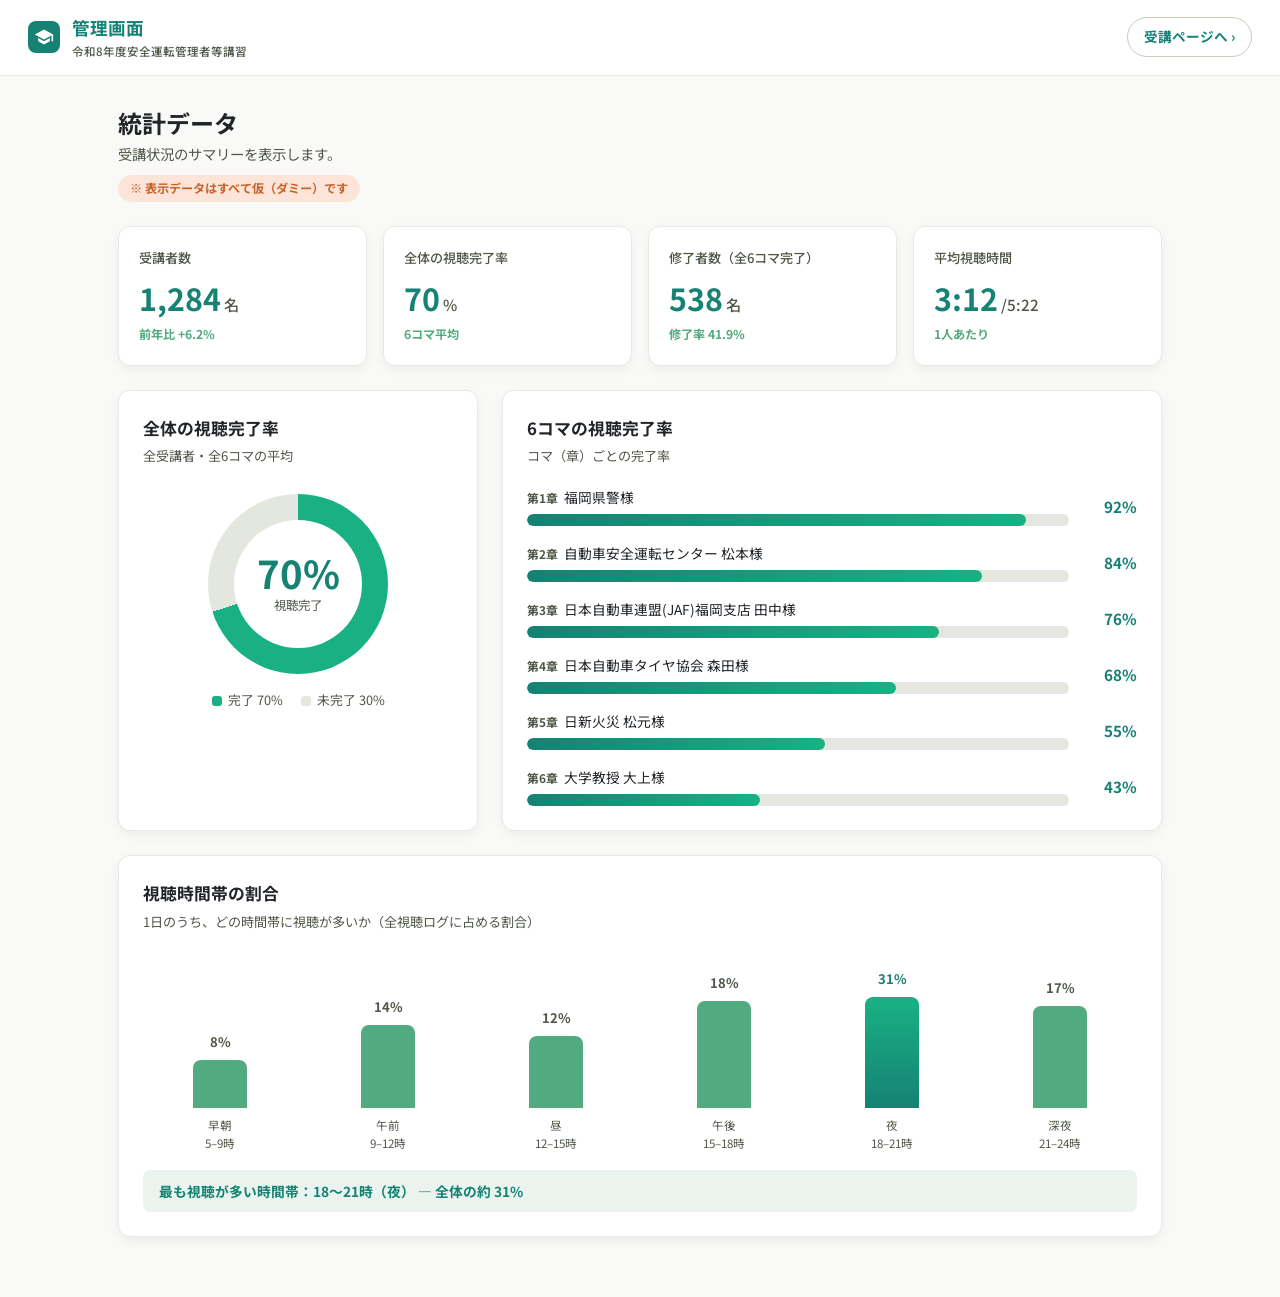
==== admin/index.html @ 15749317 "統計データの仮管理画面(/admin)を追加 全体の視聴完了率(ドーナツ)、6コマ別完了率(横棒)、視聴時間帯の割合(縦棒)と KPIカードを表示。全データはダミー。manaableデザインに準拠。 " ====
<!DOCTYPE html>
<html lang="ja">
<head>
  <meta charset="UTF-8" />
  <meta name="viewport" content="width=device-width, initial-scale=1.0" />
  <title>管理画面 – 統計データ｜令和8年度安全運転管理者等講習</title>
  <style>
    @import url('https://fonts.googleapis.com/css2?family=Noto+Sans+JP:wght@400;500;700&display=swap');
    :root {
      --primary: #158274;
      --secondary: #19B184;
      --accent: #52AA81;
      --error: #CC4953;
      --bg: #F9FAF8;
      --panel-bg: #EAF3EE;
      --text-primary: #212529;
      --text-secondary: #505749;
      --border: #C8CDBC;
      --white: #fff;
      --track: #e3e7df;
      --font-family: "Noto Sans JP", sans-serif;
      --shadow: 0 4px 12px rgba(0,0,0,0.05);
    }
    * { box-sizing: border-box; margin: 0; padding: 0; }
    body {
      font-family: var(--font-family);
      background: var(--bg);
      color: var(--text-primary);
      line-height: 1.6;
      -webkit-font-smoothing: antialiased;
    }

    /* ヘッダー */
    .admin-header {
      background: var(--white);
      border-bottom: 1px solid #e7ebe3;
      padding: 14px 28px;
      display: flex;
      align-items: center;
      justify-content: space-between;
      position: sticky;
      top: 0;
      z-index: 10;
    }
    .admin-brand { display: flex; align-items: center; gap: 12px; }
    .admin-logo {
      width: 32px; height: 32px;
      background: var(--primary);
      color: #fff;
      border-radius: 8px;
      display: flex; align-items: center; justify-content: center;
    }
    .admin-title { font-weight: 700; font-size: 1.1rem; color: var(--primary); }
    .admin-title small { display: block; font-size: 0.72rem; color: var(--text-secondary); font-weight: 500; }
    .back-link {
      font-size: 0.85rem;
      color: var(--primary);
      text-decoration: none;
      font-weight: 700;
      border: 1px solid var(--border);
      padding: 8px 16px;
      border-radius: 100px;
      transition: background 0.2s, color 0.2s;
    }
    .back-link:hover { background: var(--primary); color: #fff; border-color: var(--primary); }

    /* レイアウト */
    .admin-main { max-width: 1100px; margin: 28px auto 60px; padding: 0 28px; }
    .page-head { margin-bottom: 24px; }
    .page-head h1 { font-size: 1.5rem; color: var(--text-primary); }
    .page-head p { color: var(--text-secondary); font-size: 0.9rem; }
    .demo-note {
      display: inline-block;
      margin-top: 10px;
      background: #FCE5D8;
      color: #C8632B;
      font-size: 0.76rem;
      font-weight: 700;
      padding: 4px 12px;
      border-radius: 100px;
    }

    /* KPIカード */
    .kpi-grid {
      display: grid;
      grid-template-columns: repeat(4, 1fr);
      gap: 16px;
      margin-bottom: 24px;
    }
    .kpi-card {
      background: var(--white);
      border: 1px solid #e7ebe3;
      border-radius: 12px;
      padding: 20px;
      box-shadow: var(--shadow);
    }
    .kpi-label { font-size: 0.82rem; color: var(--text-secondary); font-weight: 500; }
    .kpi-value { font-size: 1.9rem; font-weight: 700; color: var(--primary); margin-top: 6px; }
    .kpi-value small { font-size: 0.95rem; font-weight: 500; color: var(--text-secondary); }
    .kpi-sub { font-size: 0.76rem; color: var(--accent); font-weight: 700; margin-top: 2px; }

    /* パネル */
    .panel-row { display: grid; grid-template-columns: 360px 1fr; gap: 24px; margin-bottom: 24px; }
    .panel {
      background: var(--white);
      border: 1px solid #e7ebe3;
      border-radius: 12px;
      padding: 24px;
      box-shadow: var(--shadow);
    }
    .panel-title {
      font-size: 1.05rem;
      font-weight: 700;
      color: var(--text-primary);
      margin-bottom: 4px;
    }
    .panel-caption { font-size: 0.82rem; color: var(--text-secondary); margin-bottom: 20px; }

    /* ドーナツ（全体完了率） */
    .donut-wrap { display: flex; flex-direction: column; align-items: center; gap: 16px; padding: 8px 0; }
    .donut {
      width: 180px; height: 180px;
      border-radius: 50%;
      display: flex; align-items: center; justify-content: center;
      background: conic-gradient(var(--secondary) 0% 70%, var(--track) 70% 100%);
    }
    .donut-hole {
      width: 128px; height: 128px;
      background: var(--white);
      border-radius: 50%;
      display: flex; flex-direction: column; align-items: center; justify-content: center;
    }
    .donut-value { font-size: 2.4rem; font-weight: 700; color: var(--primary); line-height: 1; }
    .donut-sub { font-size: 0.78rem; color: var(--text-secondary); margin-top: 4px; }
    .donut-legend { display: flex; gap: 18px; font-size: 0.8rem; color: var(--text-secondary); }
    .donut-legend span { display: inline-flex; align-items: center; gap: 6px; }
    .dot { width: 10px; height: 10px; border-radius: 3px; }

    /* 横棒グラフ（章別） */
    .bar-row { display: grid; grid-template-columns: 1fr 56px; align-items: center; gap: 12px; margin-bottom: 16px; }
    .bar-row:last-child { margin-bottom: 0; }
    .bar-name { font-size: 0.86rem; color: var(--text-primary); margin-bottom: 6px; }
    .bar-name b { color: var(--text-secondary); font-size: 0.74rem; font-weight: 700; margin-right: 6px; }
    .bar-track { height: 12px; background: var(--track); border-radius: 100px; overflow: hidden; }
    .bar-fill { height: 100%; border-radius: 100px; background: linear-gradient(90deg, var(--primary), var(--secondary)); }
    .bar-value { font-size: 0.95rem; font-weight: 700; color: var(--primary); text-align: right; font-variant-numeric: tabular-nums; }

    /* 縦棒グラフ（時間帯別） */
    .col-chart { display: flex; align-items: flex-end; gap: 14px; height: 200px; padding-top: 16px; }
    .col {
      flex: 1;
      display: flex; flex-direction: column; align-items: center; justify-content: flex-end;
      height: 100%;
      gap: 8px;
    }
    .col-bar {
      width: 100%;
      max-width: 54px;
      background: var(--accent);
      border-radius: 8px 8px 0 0;
      transition: height 0.3s;
    }
    .col.is-peak .col-bar { background: linear-gradient(180deg, var(--secondary), var(--primary)); }
    .col-pct { font-size: 0.82rem; font-weight: 700; color: var(--text-secondary); }
    .col.is-peak .col-pct { color: var(--primary); }
    .col-label { font-size: 0.72rem; color: var(--text-secondary); text-align: center; }
    .peak-note {
      margin-top: 18px;
      font-size: 0.86rem;
      color: var(--primary);
      font-weight: 700;
      background: var(--panel-bg);
      padding: 10px 16px;
      border-radius: 8px;
    }

    @media (max-width: 860px) {
      .kpi-grid { grid-template-columns: repeat(2, 1fr); }
      .panel-row { grid-template-columns: 1fr; }
    }
  </style>
</head>
<body>
  <header class="admin-header">
    <div class="admin-brand">
      <span class="admin-logo">
        <svg viewBox="0 0 24 24" width="20" height="20" fill="currentColor" aria-hidden="true"><path d="M12 3 1 9l11 6 9-4.91V17h2V9L12 3zM5 13.18v4L12 21l7-3.82v-4L12 17l-7-3.82z"/></svg>
      </span>
      <span class="admin-title">管理画面<small>令和8年度安全運転管理者等講習</small></span>
    </div>
    <a class="back-link" href="/">受講ページへ ›</a>
  </header>

  <main class="admin-main">
    <div class="page-head">
      <h1>統計データ</h1>
      <p>受講状況のサマリーを表示します。</p>
      <span class="demo-note">※ 表示データはすべて仮（ダミー）です</span>
    </div>

    <!-- KPI -->
    <section class="kpi-grid">
      <div class="kpi-card">
        <div class="kpi-label">受講者数</div>
        <div class="kpi-value">1,284<small> 名</small></div>
        <div class="kpi-sub">前年比 +6.2%</div>
      </div>
      <div class="kpi-card">
        <div class="kpi-label">全体の視聴完了率</div>
        <div class="kpi-value">70<small> %</small></div>
        <div class="kpi-sub">6コマ平均</div>
      </div>
      <div class="kpi-card">
        <div class="kpi-label">修了者数（全6コマ完了）</div>
        <div class="kpi-value">538<small> 名</small></div>
        <div class="kpi-sub">修了率 41.9%</div>
      </div>
      <div class="kpi-card">
        <div class="kpi-label">平均視聴時間</div>
        <div class="kpi-value">3:12<small> /5:22</small></div>
        <div class="kpi-sub">1人あたり</div>
      </div>
    </section>

    <div class="panel-row">
      <!-- 全体の視聴完了率 -->
      <section class="panel">
        <div class="panel-title">全体の視聴完了率</div>
        <div class="panel-caption">全受講者・全6コマの平均</div>
        <div class="donut-wrap">
          <div class="donut">
            <div class="donut-hole">
              <span class="donut-value">70%</span>
              <span class="donut-sub">視聴完了</span>
            </div>
          </div>
          <div class="donut-legend">
            <span><span class="dot" style="background:var(--secondary)"></span>完了 70%</span>
            <span><span class="dot" style="background:var(--track)"></span>未完了 30%</span>
          </div>
        </div>
      </section>

      <!-- 6コマの視聴完了率 -->
      <section class="panel">
        <div class="panel-title">6コマの視聴完了率</div>
        <div class="panel-caption">コマ（章）ごとの完了率</div>

        <div class="bar-row">
          <div>
            <div class="bar-name"><b>第1章</b>福岡県警様</div>
            <div class="bar-track"><div class="bar-fill" style="width:92%"></div></div>
          </div>
          <div class="bar-value">92%</div>
        </div>
        <div class="bar-row">
          <div>
            <div class="bar-name"><b>第2章</b>自動車安全運転センター 松本様</div>
            <div class="bar-track"><div class="bar-fill" style="width:84%"></div></div>
          </div>
          <div class="bar-value">84%</div>
        </div>
        <div class="bar-row">
          <div>
            <div class="bar-name"><b>第3章</b>日本自動車連盟(JAF)福岡支店 田中様</div>
            <div class="bar-track"><div class="bar-fill" style="width:76%"></div></div>
          </div>
          <div class="bar-value">76%</div>
        </div>
        <div class="bar-row">
          <div>
            <div class="bar-name"><b>第4章</b>日本自動車タイヤ協会 森田様</div>
            <div class="bar-track"><div class="bar-fill" style="width:68%"></div></div>
          </div>
          <div class="bar-value">68%</div>
        </div>
        <div class="bar-row">
          <div>
            <div class="bar-name"><b>第5章</b>日新火災 松元様</div>
            <div class="bar-track"><div class="bar-fill" style="width:55%"></div></div>
          </div>
          <div class="bar-value">55%</div>
        </div>
        <div class="bar-row">
          <div>
            <div class="bar-name"><b>第6章</b>大学教授 大上様</div>
            <div class="bar-track"><div class="bar-fill" style="width:43%"></div></div>
          </div>
          <div class="bar-value">43%</div>
        </div>
      </section>
    </div>

    <!-- 視聴時間帯の割合 -->
    <section class="panel">
      <div class="panel-title">視聴時間帯の割合</div>
      <div class="panel-caption">1日のうち、どの時間帯に視聴が多いか（全視聴ログに占める割合）</div>
      <div class="col-chart">
        <div class="col">
          <span class="col-pct">8%</span>
          <div class="col-bar" style="height:26%"></div>
          <span class="col-label">早朝<br>5–9時</span>
        </div>
        <div class="col">
          <span class="col-pct">14%</span>
          <div class="col-bar" style="height:45%"></div>
          <span class="col-label">午前<br>9–12時</span>
        </div>
        <div class="col">
          <span class="col-pct">12%</span>
          <div class="col-bar" style="height:39%"></div>
          <span class="col-label">昼<br>12–15時</span>
        </div>
        <div class="col">
          <span class="col-pct">18%</span>
          <div class="col-bar" style="height:58%"></div>
          <span class="col-label">午後<br>15–18時</span>
        </div>
        <div class="col is-peak">
          <span class="col-pct">31%</span>
          <div class="col-bar" style="height:100%"></div>
          <span class="col-label">夜<br>18–21時</span>
        </div>
        <div class="col">
          <span class="col-pct">17%</span>
          <div class="col-bar" style="height:55%"></div>
          <span class="col-label">深夜<br>21–24時</span>
        </div>
      </div>
      <div class="peak-note">最も視聴が多い時間帯：18〜21時（夜） — 全体の約 31%</div>
    </section>
  </main>
</body>
</html>
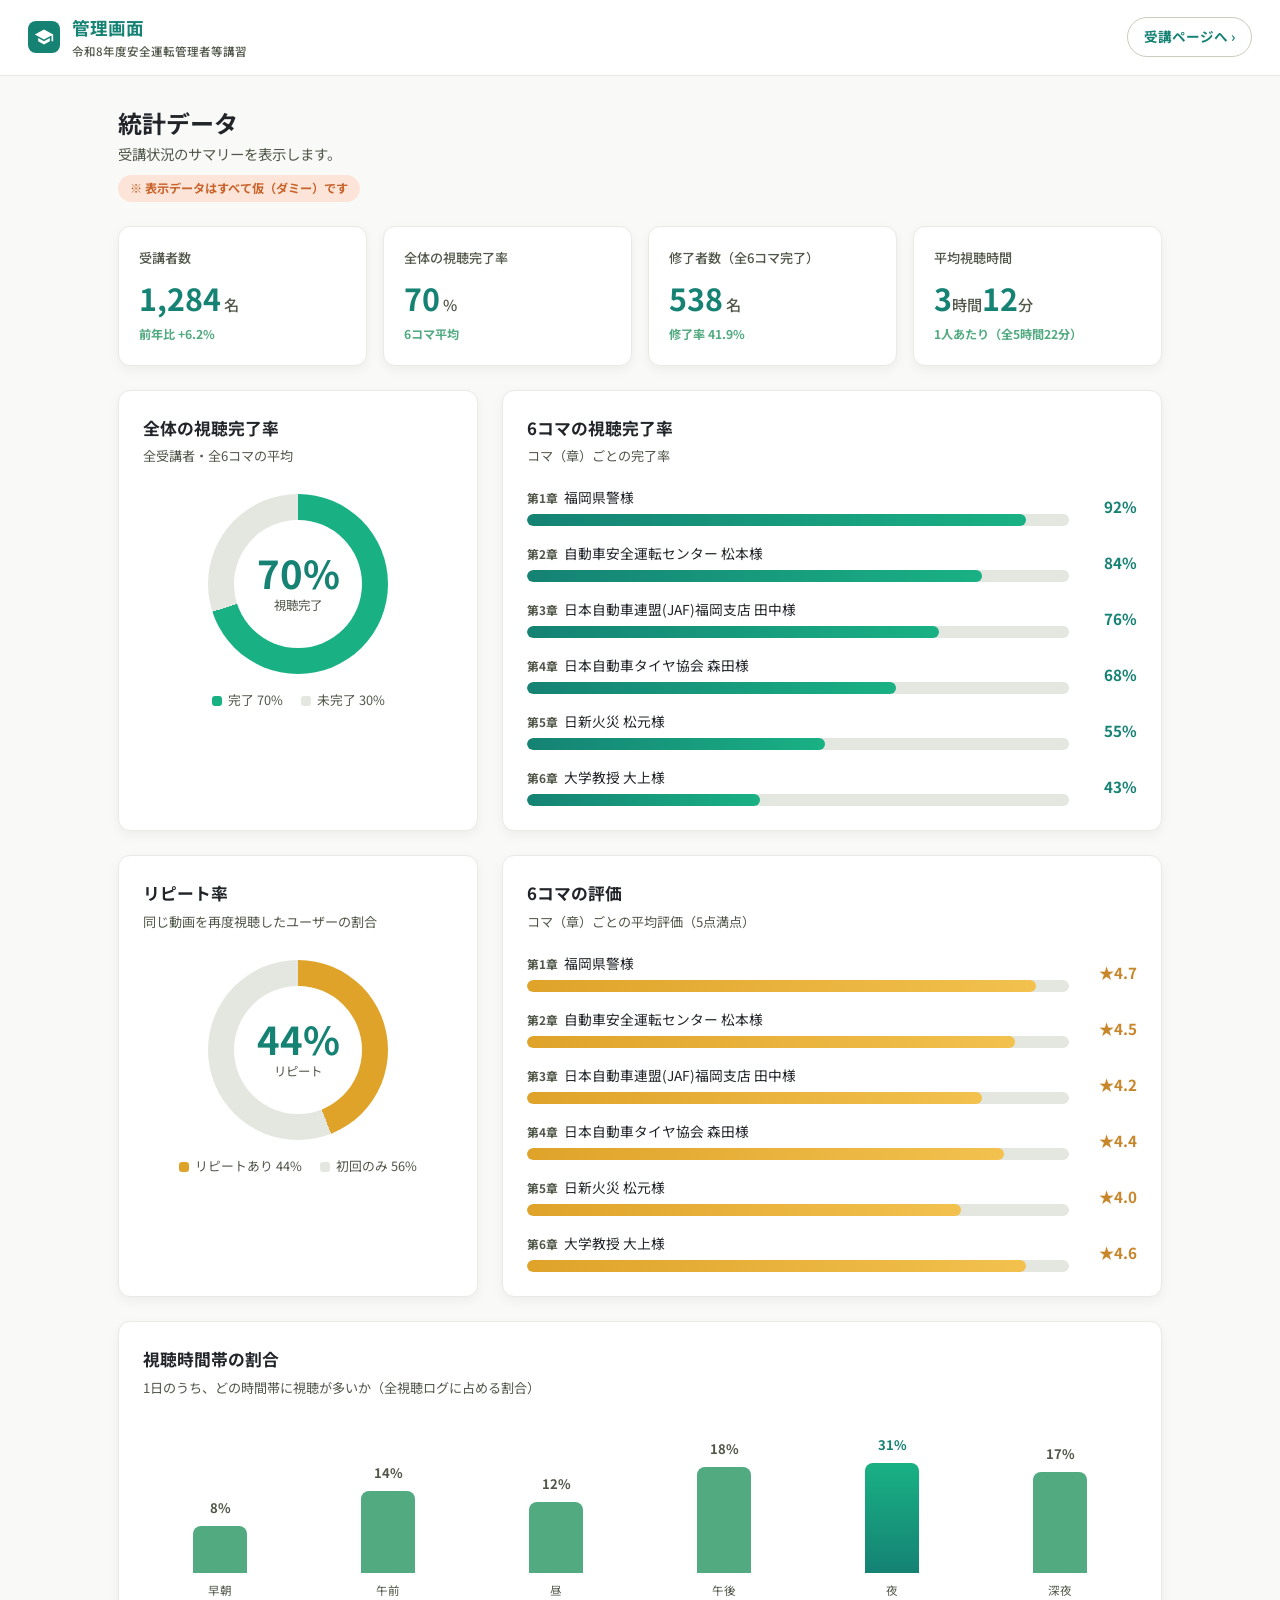
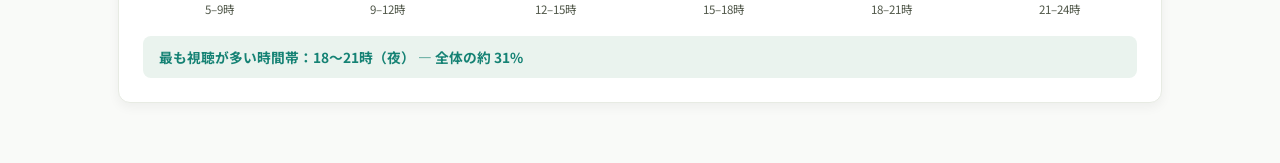
==== commit 92bbec76: "管理画面にリピート率・6コマの評価グラフを追加、平均視聴時間の表記修正 平均視聴時間を「3時間12分」と明示。リピート率(ドーナツ)と 6コマ別の平均評価(横棒/5点満点)のグラフを追加。  Co-A" ====
--- a/admin/index.html
+++ b/admin/index.html
@@ -122,7 +122,6 @@
       width: 180px; height: 180px;
       border-radius: 50%;
       display: flex; align-items: center; justify-content: center;
-      background: conic-gradient(var(--secondary) 0% 70%, var(--track) 70% 100%);
     }
     .donut-hole {
       width: 128px; height: 128px;
@@ -144,6 +143,8 @@
     .bar-track { height: 12px; background: var(--track); border-radius: 100px; overflow: hidden; }
     .bar-fill { height: 100%; border-radius: 100px; background: linear-gradient(90deg, var(--primary), var(--secondary)); }
     .bar-value { font-size: 0.95rem; font-weight: 700; color: var(--primary); text-align: right; font-variant-numeric: tabular-nums; }
+    .bar-fill--rating { background: linear-gradient(90deg, #DFA32A, #F2C14E); }
+    .bar-value--rating { color: #C8862B; }
 
     /* 縦棒グラフ（時間帯別） */
     .col-chart { display: flex; align-items: flex-end; gap: 14px; height: 200px; padding-top: 16px; }
@@ -217,8 +218,8 @@
       </div>
       <div class="kpi-card">
         <div class="kpi-label">平均視聴時間</div>
-        <div class="kpi-value">3:12<small> /5:22</small></div>
-        <div class="kpi-sub">1人あたり</div>
+        <div class="kpi-value">3<small>時間</small>12<small>分</small></div>
+        <div class="kpi-sub">1人あたり（全5時間22分）</div>
       </div>
     </section>
 
@@ -228,7 +229,7 @@
         <div class="panel-title">全体の視聴完了率</div>
         <div class="panel-caption">全受講者・全6コマの平均</div>
         <div class="donut-wrap">
-          <div class="donut">
+          <div class="donut" style="background: conic-gradient(var(--secondary) 0% 70%, var(--track) 70% 100%);">
             <div class="donut-hole">
               <span class="donut-value">70%</span>
               <span class="donut-sub">視聴完了</span>
@@ -287,6 +288,75 @@
             <div class="bar-track"><div class="bar-fill" style="width:43%"></div></div>
           </div>
           <div class="bar-value">43%</div>
+        </div>
+      </section>
+    </div>
+
+    <div class="panel-row">
+      <!-- リピート率 -->
+      <section class="panel">
+        <div class="panel-title">リピート率</div>
+        <div class="panel-caption">同じ動画を再度視聴したユーザーの割合</div>
+        <div class="donut-wrap">
+          <div class="donut" style="background: conic-gradient(#DFA32A 0% 44%, var(--track) 44% 100%);">
+            <div class="donut-hole">
+              <span class="donut-value">44%</span>
+              <span class="donut-sub">リピート</span>
+            </div>
+          </div>
+          <div class="donut-legend">
+            <span><span class="dot" style="background:#DFA32A"></span>リピートあり 44%</span>
+            <span><span class="dot" style="background:var(--track)"></span>初回のみ 56%</span>
+          </div>
+        </div>
+      </section>
+
+      <!-- 6コマの評価 -->
+      <section class="panel">
+        <div class="panel-title">6コマの評価</div>
+        <div class="panel-caption">コマ（章）ごとの平均評価（5点満点）</div>
+
+        <div class="bar-row">
+          <div>
+            <div class="bar-name"><b>第1章</b>福岡県警様</div>
+            <div class="bar-track"><div class="bar-fill bar-fill--rating" style="width:94%"></div></div>
+          </div>
+          <div class="bar-value bar-value--rating">★4.7</div>
+        </div>
+        <div class="bar-row">
+          <div>
+            <div class="bar-name"><b>第2章</b>自動車安全運転センター 松本様</div>
+            <div class="bar-track"><div class="bar-fill bar-fill--rating" style="width:90%"></div></div>
+          </div>
+          <div class="bar-value bar-value--rating">★4.5</div>
+        </div>
+        <div class="bar-row">
+          <div>
+            <div class="bar-name"><b>第3章</b>日本自動車連盟(JAF)福岡支店 田中様</div>
+            <div class="bar-track"><div class="bar-fill bar-fill--rating" style="width:84%"></div></div>
+          </div>
+          <div class="bar-value bar-value--rating">★4.2</div>
+        </div>
+        <div class="bar-row">
+          <div>
+            <div class="bar-name"><b>第4章</b>日本自動車タイヤ協会 森田様</div>
+            <div class="bar-track"><div class="bar-fill bar-fill--rating" style="width:88%"></div></div>
+          </div>
+          <div class="bar-value bar-value--rating">★4.4</div>
+        </div>
+        <div class="bar-row">
+          <div>
+            <div class="bar-name"><b>第5章</b>日新火災 松元様</div>
+            <div class="bar-track"><div class="bar-fill bar-fill--rating" style="width:80%"></div></div>
+          </div>
+          <div class="bar-value bar-value--rating">★4.0</div>
+        </div>
+        <div class="bar-row">
+          <div>
+            <div class="bar-name"><b>第6章</b>大学教授 大上様</div>
+            <div class="bar-track"><div class="bar-fill bar-fill--rating" style="width:92%"></div></div>
+          </div>
+          <div class="bar-value bar-value--rating">★4.6</div>
         </div>
       </section>
     </div>
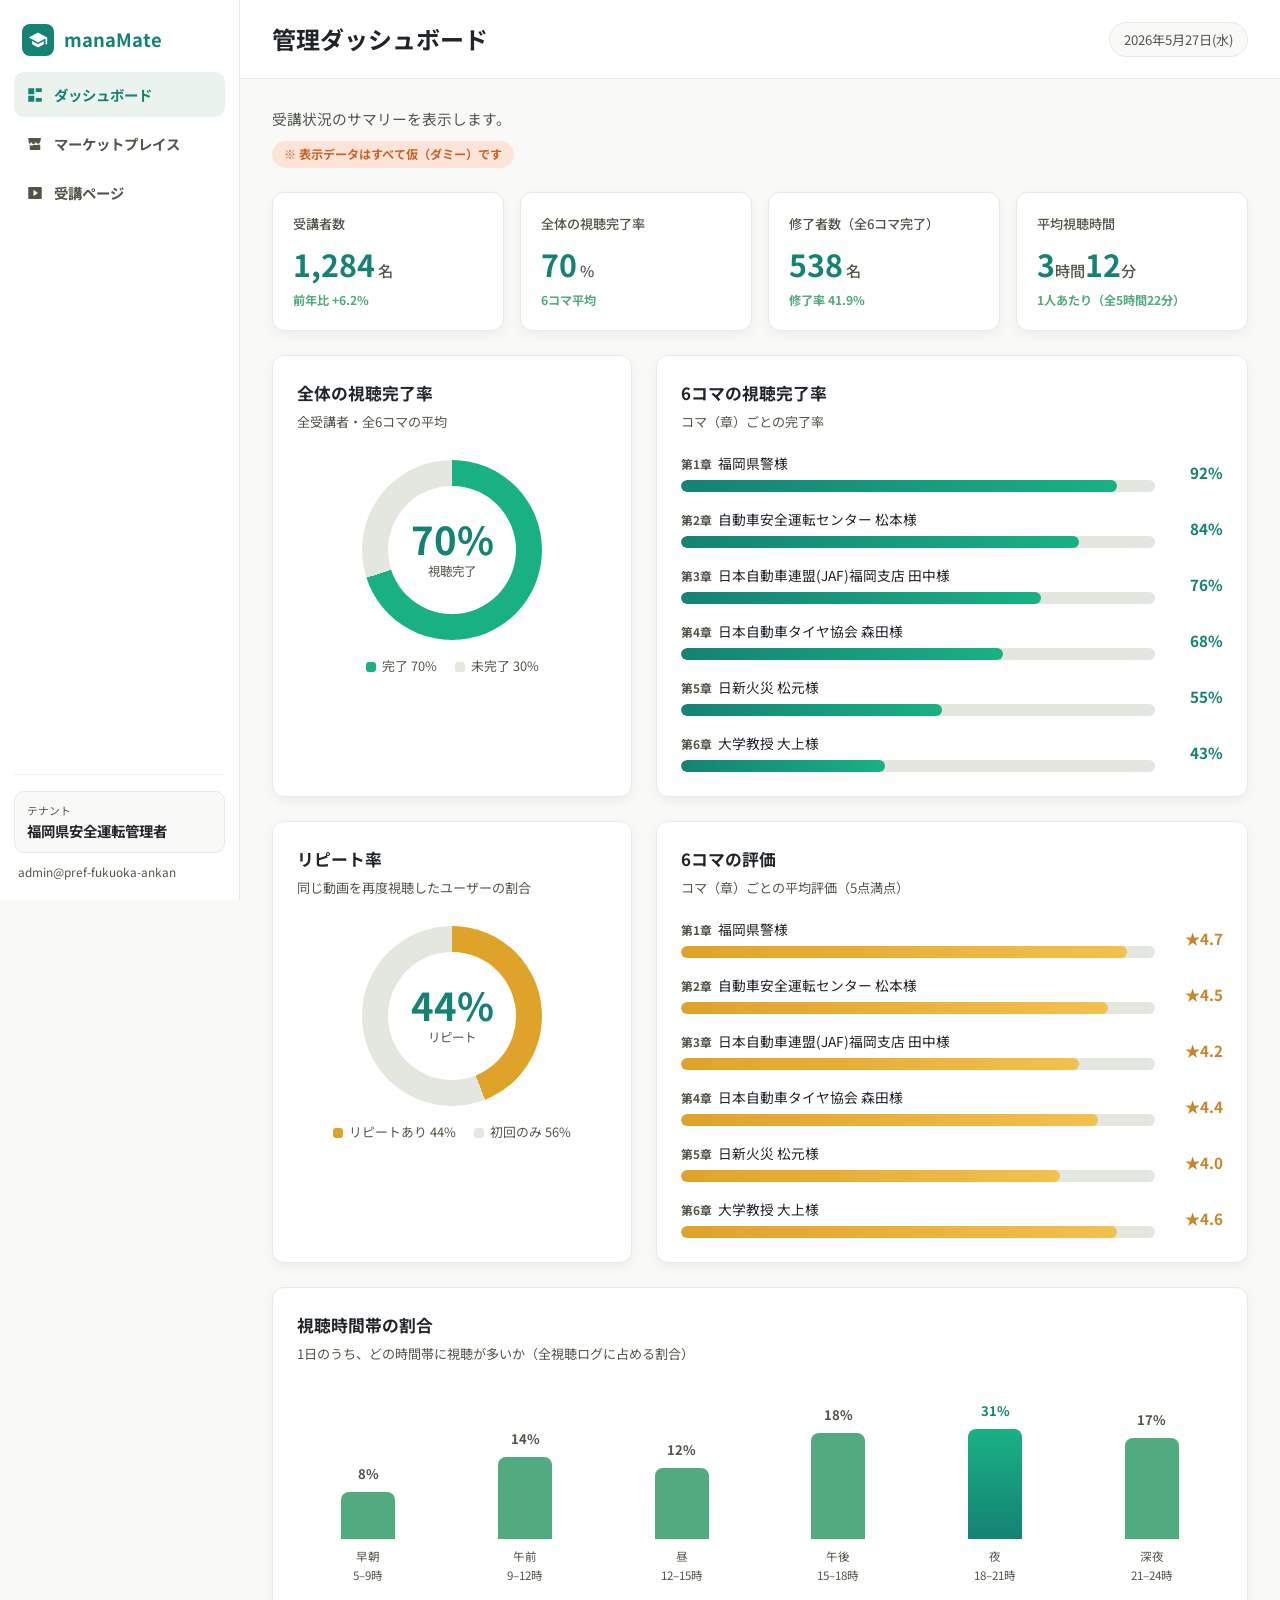
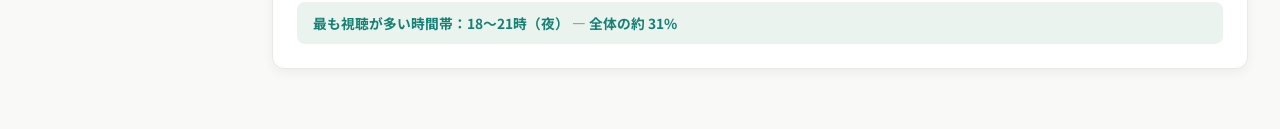
==== commit a7dc879b: "管理画面に左サイドバーとマーケットプレイスを追加 ダッシュボード/マーケットプレイスのメニューを持つサイドバーを追加し、 CSSを共有ファイル(admin.css)に集約。マーケットプレイスは他都道府" ====
--- a/admin/index.html
+++ b/admin/index.html
@@ -3,402 +3,253 @@
 <head>
   <meta charset="UTF-8" />
   <meta name="viewport" content="width=device-width, initial-scale=1.0" />
-  <title>管理画面 – 統計データ｜令和8年度安全運転管理者等講習</title>
-  <style>
-    @import url('https://fonts.googleapis.com/css2?family=Noto+Sans+JP:wght@400;500;700&display=swap');
-    :root {
-      --primary: #158274;
-      --secondary: #19B184;
-      --accent: #52AA81;
-      --error: #CC4953;
-      --bg: #F9FAF8;
-      --panel-bg: #EAF3EE;
-      --text-primary: #212529;
-      --text-secondary: #505749;
-      --border: #C8CDBC;
-      --white: #fff;
-      --track: #e3e7df;
-      --font-family: "Noto Sans JP", sans-serif;
-      --shadow: 0 4px 12px rgba(0,0,0,0.05);
-    }
-    * { box-sizing: border-box; margin: 0; padding: 0; }
-    body {
-      font-family: var(--font-family);
-      background: var(--bg);
-      color: var(--text-primary);
-      line-height: 1.6;
-      -webkit-font-smoothing: antialiased;
-    }
-
-    /* ヘッダー */
-    .admin-header {
-      background: var(--white);
-      border-bottom: 1px solid #e7ebe3;
-      padding: 14px 28px;
-      display: flex;
-      align-items: center;
-      justify-content: space-between;
-      position: sticky;
-      top: 0;
-      z-index: 10;
-    }
-    .admin-brand { display: flex; align-items: center; gap: 12px; }
-    .admin-logo {
-      width: 32px; height: 32px;
-      background: var(--primary);
-      color: #fff;
-      border-radius: 8px;
-      display: flex; align-items: center; justify-content: center;
-    }
-    .admin-title { font-weight: 700; font-size: 1.1rem; color: var(--primary); }
-    .admin-title small { display: block; font-size: 0.72rem; color: var(--text-secondary); font-weight: 500; }
-    .back-link {
-      font-size: 0.85rem;
-      color: var(--primary);
-      text-decoration: none;
-      font-weight: 700;
-      border: 1px solid var(--border);
-      padding: 8px 16px;
-      border-radius: 100px;
-      transition: background 0.2s, color 0.2s;
-    }
-    .back-link:hover { background: var(--primary); color: #fff; border-color: var(--primary); }
-
-    /* レイアウト */
-    .admin-main { max-width: 1100px; margin: 28px auto 60px; padding: 0 28px; }
-    .page-head { margin-bottom: 24px; }
-    .page-head h1 { font-size: 1.5rem; color: var(--text-primary); }
-    .page-head p { color: var(--text-secondary); font-size: 0.9rem; }
-    .demo-note {
-      display: inline-block;
-      margin-top: 10px;
-      background: #FCE5D8;
-      color: #C8632B;
-      font-size: 0.76rem;
-      font-weight: 700;
-      padding: 4px 12px;
-      border-radius: 100px;
-    }
-
-    /* KPIカード */
-    .kpi-grid {
-      display: grid;
-      grid-template-columns: repeat(4, 1fr);
-      gap: 16px;
-      margin-bottom: 24px;
-    }
-    .kpi-card {
-      background: var(--white);
-      border: 1px solid #e7ebe3;
-      border-radius: 12px;
-      padding: 20px;
-      box-shadow: var(--shadow);
-    }
-    .kpi-label { font-size: 0.82rem; color: var(--text-secondary); font-weight: 500; }
-    .kpi-value { font-size: 1.9rem; font-weight: 700; color: var(--primary); margin-top: 6px; }
-    .kpi-value small { font-size: 0.95rem; font-weight: 500; color: var(--text-secondary); }
-    .kpi-sub { font-size: 0.76rem; color: var(--accent); font-weight: 700; margin-top: 2px; }
-
-    /* パネル */
-    .panel-row { display: grid; grid-template-columns: 360px 1fr; gap: 24px; margin-bottom: 24px; }
-    .panel {
-      background: var(--white);
-      border: 1px solid #e7ebe3;
-      border-radius: 12px;
-      padding: 24px;
-      box-shadow: var(--shadow);
-    }
-    .panel-title {
-      font-size: 1.05rem;
-      font-weight: 700;
-      color: var(--text-primary);
-      margin-bottom: 4px;
-    }
-    .panel-caption { font-size: 0.82rem; color: var(--text-secondary); margin-bottom: 20px; }
-
-    /* ドーナツ（全体完了率） */
-    .donut-wrap { display: flex; flex-direction: column; align-items: center; gap: 16px; padding: 8px 0; }
-    .donut {
-      width: 180px; height: 180px;
-      border-radius: 50%;
-      display: flex; align-items: center; justify-content: center;
-    }
-    .donut-hole {
-      width: 128px; height: 128px;
-      background: var(--white);
-      border-radius: 50%;
-      display: flex; flex-direction: column; align-items: center; justify-content: center;
-    }
-    .donut-value { font-size: 2.4rem; font-weight: 700; color: var(--primary); line-height: 1; }
-    .donut-sub { font-size: 0.78rem; color: var(--text-secondary); margin-top: 4px; }
-    .donut-legend { display: flex; gap: 18px; font-size: 0.8rem; color: var(--text-secondary); }
-    .donut-legend span { display: inline-flex; align-items: center; gap: 6px; }
-    .dot { width: 10px; height: 10px; border-radius: 3px; }
-
-    /* 横棒グラフ（章別） */
-    .bar-row { display: grid; grid-template-columns: 1fr 56px; align-items: center; gap: 12px; margin-bottom: 16px; }
-    .bar-row:last-child { margin-bottom: 0; }
-    .bar-name { font-size: 0.86rem; color: var(--text-primary); margin-bottom: 6px; }
-    .bar-name b { color: var(--text-secondary); font-size: 0.74rem; font-weight: 700; margin-right: 6px; }
-    .bar-track { height: 12px; background: var(--track); border-radius: 100px; overflow: hidden; }
-    .bar-fill { height: 100%; border-radius: 100px; background: linear-gradient(90deg, var(--primary), var(--secondary)); }
-    .bar-value { font-size: 0.95rem; font-weight: 700; color: var(--primary); text-align: right; font-variant-numeric: tabular-nums; }
-    .bar-fill--rating { background: linear-gradient(90deg, #DFA32A, #F2C14E); }
-    .bar-value--rating { color: #C8862B; }
-
-    /* 縦棒グラフ（時間帯別） */
-    .col-chart { display: flex; align-items: flex-end; gap: 14px; height: 200px; padding-top: 16px; }
-    .col {
-      flex: 1;
-      display: flex; flex-direction: column; align-items: center; justify-content: flex-end;
-      height: 100%;
-      gap: 8px;
-    }
-    .col-bar {
-      width: 100%;
-      max-width: 54px;
-      background: var(--accent);
-      border-radius: 8px 8px 0 0;
-      transition: height 0.3s;
-    }
-    .col.is-peak .col-bar { background: linear-gradient(180deg, var(--secondary), var(--primary)); }
-    .col-pct { font-size: 0.82rem; font-weight: 700; color: var(--text-secondary); }
-    .col.is-peak .col-pct { color: var(--primary); }
-    .col-label { font-size: 0.72rem; color: var(--text-secondary); text-align: center; }
-    .peak-note {
-      margin-top: 18px;
-      font-size: 0.86rem;
-      color: var(--primary);
-      font-weight: 700;
-      background: var(--panel-bg);
-      padding: 10px 16px;
-      border-radius: 8px;
-    }
-
-    @media (max-width: 860px) {
-      .kpi-grid { grid-template-columns: repeat(2, 1fr); }
-      .panel-row { grid-template-columns: 1fr; }
-    }
-  </style>
+  <title>管理ダッシュボード｜令和8年度安全運転管理者等講習</title>
+  <link rel="stylesheet" href="/admin/admin.css" />
 </head>
 <body>
-  <header class="admin-header">
-    <div class="admin-brand">
-      <span class="admin-logo">
-        <svg viewBox="0 0 24 24" width="20" height="20" fill="currentColor" aria-hidden="true"><path d="M12 3 1 9l11 6 9-4.91V17h2V9L12 3zM5 13.18v4L12 21l7-3.82v-4L12 17l-7-3.82z"/></svg>
-      </span>
-      <span class="admin-title">管理画面<small>令和8年度安全運転管理者等講習</small></span>
+  <div class="layout">
+    <aside class="sidebar">
+      <a class="side-brand" href="/admin">
+        <span class="side-logo">
+          <svg viewBox="0 0 24 24" width="20" height="20" fill="currentColor" aria-hidden="true"><path d="M12 3 1 9l11 6 9-4.91V17h2V9L12 3zM5 13.18v4L12 21l7-3.82v-4L12 17l-7-3.82z"/></svg>
+        </span>
+        <span class="side-brand-text">manaMate</span>
+      </a>
+      <nav class="side-nav">
+        <a class="nav-item is-active" href="/admin">
+          <svg viewBox="0 0 24 24" width="18" height="18" fill="currentColor"><path d="M3 3h8v8H3V3zm10 0h8v5h-8V3zM3 13h8v8H3v-8zm10 3h8v5h-8v-5z"/></svg>
+          ダッシュボード
+        </a>
+        <a class="nav-item" href="/admin/marketplace">
+          <svg viewBox="0 0 24 24" width="18" height="18" fill="currentColor"><path d="M4 4h16l-1 5a3 3 0 0 1-3 2.5A3 3 0 0 1 13 9a3 3 0 0 1-6 0 3 3 0 0 1-3 2.5L3 4h1zm1 9v7h14v-7a4.5 4.5 0 0 1-3-.4 4.5 4.5 0 0 1-5 0 4.5 4.5 0 0 1-6 .4z"/></svg>
+          マーケットプレイス
+        </a>
+        <a class="nav-item" href="/">
+          <svg viewBox="0 0 24 24" width="18" height="18" fill="currentColor"><path d="M4 4h16a1 1 0 0 1 1 1v14a1 1 0 0 1-1 1H4a1 1 0 0 1-1-1V5a1 1 0 0 1 1-1zm6 4v8l6-4-6-4z"/></svg>
+          受講ページ
+        </a>
+      </nav>
+      <div class="side-foot">
+        <div class="side-tenant">
+          <span class="side-tenant-label">テナント</span>
+          <span class="side-tenant-name">福岡県安全運転管理者</span>
+        </div>
+        <div class="side-user">admin@pref-fukuoka-ankan</div>
+      </div>
+    </aside>
+
+    <div class="content">
+      <header class="content-header">
+        <h1 class="content-title">管理ダッシュボード</h1>
+        <span class="content-date">2026年5月27日(水)</span>
+      </header>
+
+      <main class="content-main">
+        <p class="page-lead">受講状況のサマリーを表示します。</p>
+        <span class="demo-note">※ 表示データはすべて仮（ダミー）です</span>
+
+        <!-- KPI -->
+        <section class="kpi-grid">
+          <div class="kpi-card">
+            <div class="kpi-label">受講者数</div>
+            <div class="kpi-value">1,284<small> 名</small></div>
+            <div class="kpi-sub">前年比 +6.2%</div>
+          </div>
+          <div class="kpi-card">
+            <div class="kpi-label">全体の視聴完了率</div>
+            <div class="kpi-value">70<small> %</small></div>
+            <div class="kpi-sub">6コマ平均</div>
+          </div>
+          <div class="kpi-card">
+            <div class="kpi-label">修了者数（全6コマ完了）</div>
+            <div class="kpi-value">538<small> 名</small></div>
+            <div class="kpi-sub">修了率 41.9%</div>
+          </div>
+          <div class="kpi-card">
+            <div class="kpi-label">平均視聴時間</div>
+            <div class="kpi-value">3<small>時間</small>12<small>分</small></div>
+            <div class="kpi-sub">1人あたり（全5時間22分）</div>
+          </div>
+        </section>
+
+        <div class="panel-row">
+          <!-- 全体の視聴完了率 -->
+          <section class="panel">
+            <div class="panel-title">全体の視聴完了率</div>
+            <div class="panel-caption">全受講者・全6コマの平均</div>
+            <div class="donut-wrap">
+              <div class="donut" style="background: conic-gradient(var(--secondary) 0% 70%, var(--track) 70% 100%);">
+                <div class="donut-hole">
+                  <span class="donut-value">70%</span>
+                  <span class="donut-sub">視聴完了</span>
+                </div>
+              </div>
+              <div class="donut-legend">
+                <span><span class="dot" style="background:var(--secondary)"></span>完了 70%</span>
+                <span><span class="dot" style="background:var(--track)"></span>未完了 30%</span>
+              </div>
+            </div>
+          </section>
+
+          <!-- 6コマの視聴完了率 -->
+          <section class="panel">
+            <div class="panel-title">6コマの視聴完了率</div>
+            <div class="panel-caption">コマ（章）ごとの完了率</div>
+
+            <div class="bar-row">
+              <div>
+                <div class="bar-name"><b>第1章</b>福岡県警様</div>
+                <div class="bar-track"><div class="bar-fill" style="width:92%"></div></div>
+              </div>
+              <div class="bar-value">92%</div>
+            </div>
+            <div class="bar-row">
+              <div>
+                <div class="bar-name"><b>第2章</b>自動車安全運転センター 松本様</div>
+                <div class="bar-track"><div class="bar-fill" style="width:84%"></div></div>
+              </div>
+              <div class="bar-value">84%</div>
+            </div>
+            <div class="bar-row">
+              <div>
+                <div class="bar-name"><b>第3章</b>日本自動車連盟(JAF)福岡支店 田中様</div>
+                <div class="bar-track"><div class="bar-fill" style="width:76%"></div></div>
+              </div>
+              <div class="bar-value">76%</div>
+            </div>
+            <div class="bar-row">
+              <div>
+                <div class="bar-name"><b>第4章</b>日本自動車タイヤ協会 森田様</div>
+                <div class="bar-track"><div class="bar-fill" style="width:68%"></div></div>
+              </div>
+              <div class="bar-value">68%</div>
+            </div>
+            <div class="bar-row">
+              <div>
+                <div class="bar-name"><b>第5章</b>日新火災 松元様</div>
+                <div class="bar-track"><div class="bar-fill" style="width:55%"></div></div>
+              </div>
+              <div class="bar-value">55%</div>
+            </div>
+            <div class="bar-row">
+              <div>
+                <div class="bar-name"><b>第6章</b>大学教授 大上様</div>
+                <div class="bar-track"><div class="bar-fill" style="width:43%"></div></div>
+              </div>
+              <div class="bar-value">43%</div>
+            </div>
+          </section>
+        </div>
+
+        <div class="panel-row">
+          <!-- リピート率 -->
+          <section class="panel">
+            <div class="panel-title">リピート率</div>
+            <div class="panel-caption">同じ動画を再度視聴したユーザーの割合</div>
+            <div class="donut-wrap">
+              <div class="donut" style="background: conic-gradient(var(--gold) 0% 44%, var(--track) 44% 100%);">
+                <div class="donut-hole">
+                  <span class="donut-value">44%</span>
+                  <span class="donut-sub">リピート</span>
+                </div>
+              </div>
+              <div class="donut-legend">
+                <span><span class="dot" style="background:var(--gold)"></span>リピートあり 44%</span>
+                <span><span class="dot" style="background:var(--track)"></span>初回のみ 56%</span>
+              </div>
+            </div>
+          </section>
+
+          <!-- 6コマの評価 -->
+          <section class="panel">
+            <div class="panel-title">6コマの評価</div>
+            <div class="panel-caption">コマ（章）ごとの平均評価（5点満点）</div>
+
+            <div class="bar-row">
+              <div>
+                <div class="bar-name"><b>第1章</b>福岡県警様</div>
+                <div class="bar-track"><div class="bar-fill bar-fill--rating" style="width:94%"></div></div>
+              </div>
+              <div class="bar-value bar-value--rating">★4.7</div>
+            </div>
+            <div class="bar-row">
+              <div>
+                <div class="bar-name"><b>第2章</b>自動車安全運転センター 松本様</div>
+                <div class="bar-track"><div class="bar-fill bar-fill--rating" style="width:90%"></div></div>
+              </div>
+              <div class="bar-value bar-value--rating">★4.5</div>
+            </div>
+            <div class="bar-row">
+              <div>
+                <div class="bar-name"><b>第3章</b>日本自動車連盟(JAF)福岡支店 田中様</div>
+                <div class="bar-track"><div class="bar-fill bar-fill--rating" style="width:84%"></div></div>
+              </div>
+              <div class="bar-value bar-value--rating">★4.2</div>
+            </div>
+            <div class="bar-row">
+              <div>
+                <div class="bar-name"><b>第4章</b>日本自動車タイヤ協会 森田様</div>
+                <div class="bar-track"><div class="bar-fill bar-fill--rating" style="width:88%"></div></div>
+              </div>
+              <div class="bar-value bar-value--rating">★4.4</div>
+            </div>
+            <div class="bar-row">
+              <div>
+                <div class="bar-name"><b>第5章</b>日新火災 松元様</div>
+                <div class="bar-track"><div class="bar-fill bar-fill--rating" style="width:80%"></div></div>
+              </div>
+              <div class="bar-value bar-value--rating">★4.0</div>
+            </div>
+            <div class="bar-row">
+              <div>
+                <div class="bar-name"><b>第6章</b>大学教授 大上様</div>
+                <div class="bar-track"><div class="bar-fill bar-fill--rating" style="width:92%"></div></div>
+              </div>
+              <div class="bar-value bar-value--rating">★4.6</div>
+            </div>
+          </section>
+        </div>
+
+        <!-- 視聴時間帯の割合 -->
+        <section class="panel">
+          <div class="panel-title">視聴時間帯の割合</div>
+          <div class="panel-caption">1日のうち、どの時間帯に視聴が多いか（全視聴ログに占める割合）</div>
+          <div class="col-chart">
+            <div class="col">
+              <span class="col-pct">8%</span>
+              <div class="col-bar" style="height:26%"></div>
+              <span class="col-label">早朝<br>5–9時</span>
+            </div>
+            <div class="col">
+              <span class="col-pct">14%</span>
+              <div class="col-bar" style="height:45%"></div>
+              <span class="col-label">午前<br>9–12時</span>
+            </div>
+            <div class="col">
+              <span class="col-pct">12%</span>
+              <div class="col-bar" style="height:39%"></div>
+              <span class="col-label">昼<br>12–15時</span>
+            </div>
+            <div class="col">
+              <span class="col-pct">18%</span>
+              <div class="col-bar" style="height:58%"></div>
+              <span class="col-label">午後<br>15–18時</span>
+            </div>
+            <div class="col is-peak">
+              <span class="col-pct">31%</span>
+              <div class="col-bar" style="height:100%"></div>
+              <span class="col-label">夜<br>18–21時</span>
+            </div>
+            <div class="col">
+              <span class="col-pct">17%</span>
+              <div class="col-bar" style="height:55%"></div>
+              <span class="col-label">深夜<br>21–24時</span>
+            </div>
+          </div>
+          <div class="peak-note">最も視聴が多い時間帯：18〜21時（夜） — 全体の約 31%</div>
+        </section>
+      </main>
     </div>
-    <a class="back-link" href="/">受講ページへ ›</a>
-  </header>
-
-  <main class="admin-main">
-    <div class="page-head">
-      <h1>統計データ</h1>
-      <p>受講状況のサマリーを表示します。</p>
-      <span class="demo-note">※ 表示データはすべて仮（ダミー）です</span>
-    </div>
-
-    <!-- KPI -->
-    <section class="kpi-grid">
-      <div class="kpi-card">
-        <div class="kpi-label">受講者数</div>
-        <div class="kpi-value">1,284<small> 名</small></div>
-        <div class="kpi-sub">前年比 +6.2%</div>
-      </div>
-      <div class="kpi-card">
-        <div class="kpi-label">全体の視聴完了率</div>
-        <div class="kpi-value">70<small> %</small></div>
-        <div class="kpi-sub">6コマ平均</div>
-      </div>
-      <div class="kpi-card">
-        <div class="kpi-label">修了者数（全6コマ完了）</div>
-        <div class="kpi-value">538<small> 名</small></div>
-        <div class="kpi-sub">修了率 41.9%</div>
-      </div>
-      <div class="kpi-card">
-        <div class="kpi-label">平均視聴時間</div>
-        <div class="kpi-value">3<small>時間</small>12<small>分</small></div>
-        <div class="kpi-sub">1人あたり（全5時間22分）</div>
-      </div>
-    </section>
-
-    <div class="panel-row">
-      <!-- 全体の視聴完了率 -->
-      <section class="panel">
-        <div class="panel-title">全体の視聴完了率</div>
-        <div class="panel-caption">全受講者・全6コマの平均</div>
-        <div class="donut-wrap">
-          <div class="donut" style="background: conic-gradient(var(--secondary) 0% 70%, var(--track) 70% 100%);">
-            <div class="donut-hole">
-              <span class="donut-value">70%</span>
-              <span class="donut-sub">視聴完了</span>
-            </div>
-          </div>
-          <div class="donut-legend">
-            <span><span class="dot" style="background:var(--secondary)"></span>完了 70%</span>
-            <span><span class="dot" style="background:var(--track)"></span>未完了 30%</span>
-          </div>
-        </div>
-      </section>
-
-      <!-- 6コマの視聴完了率 -->
-      <section class="panel">
-        <div class="panel-title">6コマの視聴完了率</div>
-        <div class="panel-caption">コマ（章）ごとの完了率</div>
-
-        <div class="bar-row">
-          <div>
-            <div class="bar-name"><b>第1章</b>福岡県警様</div>
-            <div class="bar-track"><div class="bar-fill" style="width:92%"></div></div>
-          </div>
-          <div class="bar-value">92%</div>
-        </div>
-        <div class="bar-row">
-          <div>
-            <div class="bar-name"><b>第2章</b>自動車安全運転センター 松本様</div>
-            <div class="bar-track"><div class="bar-fill" style="width:84%"></div></div>
-          </div>
-          <div class="bar-value">84%</div>
-        </div>
-        <div class="bar-row">
-          <div>
-            <div class="bar-name"><b>第3章</b>日本自動車連盟(JAF)福岡支店 田中様</div>
-            <div class="bar-track"><div class="bar-fill" style="width:76%"></div></div>
-          </div>
-          <div class="bar-value">76%</div>
-        </div>
-        <div class="bar-row">
-          <div>
-            <div class="bar-name"><b>第4章</b>日本自動車タイヤ協会 森田様</div>
-            <div class="bar-track"><div class="bar-fill" style="width:68%"></div></div>
-          </div>
-          <div class="bar-value">68%</div>
-        </div>
-        <div class="bar-row">
-          <div>
-            <div class="bar-name"><b>第5章</b>日新火災 松元様</div>
-            <div class="bar-track"><div class="bar-fill" style="width:55%"></div></div>
-          </div>
-          <div class="bar-value">55%</div>
-        </div>
-        <div class="bar-row">
-          <div>
-            <div class="bar-name"><b>第6章</b>大学教授 大上様</div>
-            <div class="bar-track"><div class="bar-fill" style="width:43%"></div></div>
-          </div>
-          <div class="bar-value">43%</div>
-        </div>
-      </section>
-    </div>
-
-    <div class="panel-row">
-      <!-- リピート率 -->
-      <section class="panel">
-        <div class="panel-title">リピート率</div>
-        <div class="panel-caption">同じ動画を再度視聴したユーザーの割合</div>
-        <div class="donut-wrap">
-          <div class="donut" style="background: conic-gradient(#DFA32A 0% 44%, var(--track) 44% 100%);">
-            <div class="donut-hole">
-              <span class="donut-value">44%</span>
-              <span class="donut-sub">リピート</span>
-            </div>
-          </div>
-          <div class="donut-legend">
-            <span><span class="dot" style="background:#DFA32A"></span>リピートあり 44%</span>
-            <span><span class="dot" style="background:var(--track)"></span>初回のみ 56%</span>
-          </div>
-        </div>
-      </section>
-
-      <!-- 6コマの評価 -->
-      <section class="panel">
-        <div class="panel-title">6コマの評価</div>
-        <div class="panel-caption">コマ（章）ごとの平均評価（5点満点）</div>
-
-        <div class="bar-row">
-          <div>
-            <div class="bar-name"><b>第1章</b>福岡県警様</div>
-            <div class="bar-track"><div class="bar-fill bar-fill--rating" style="width:94%"></div></div>
-          </div>
-          <div class="bar-value bar-value--rating">★4.7</div>
-        </div>
-        <div class="bar-row">
-          <div>
-            <div class="bar-name"><b>第2章</b>自動車安全運転センター 松本様</div>
-            <div class="bar-track"><div class="bar-fill bar-fill--rating" style="width:90%"></div></div>
-          </div>
-          <div class="bar-value bar-value--rating">★4.5</div>
-        </div>
-        <div class="bar-row">
-          <div>
-            <div class="bar-name"><b>第3章</b>日本自動車連盟(JAF)福岡支店 田中様</div>
-            <div class="bar-track"><div class="bar-fill bar-fill--rating" style="width:84%"></div></div>
-          </div>
-          <div class="bar-value bar-value--rating">★4.2</div>
-        </div>
-        <div class="bar-row">
-          <div>
-            <div class="bar-name"><b>第4章</b>日本自動車タイヤ協会 森田様</div>
-            <div class="bar-track"><div class="bar-fill bar-fill--rating" style="width:88%"></div></div>
-          </div>
-          <div class="bar-value bar-value--rating">★4.4</div>
-        </div>
-        <div class="bar-row">
-          <div>
-            <div class="bar-name"><b>第5章</b>日新火災 松元様</div>
-            <div class="bar-track"><div class="bar-fill bar-fill--rating" style="width:80%"></div></div>
-          </div>
-          <div class="bar-value bar-value--rating">★4.0</div>
-        </div>
-        <div class="bar-row">
-          <div>
-            <div class="bar-name"><b>第6章</b>大学教授 大上様</div>
-            <div class="bar-track"><div class="bar-fill bar-fill--rating" style="width:92%"></div></div>
-          </div>
-          <div class="bar-value bar-value--rating">★4.6</div>
-        </div>
-      </section>
-    </div>
-
-    <!-- 視聴時間帯の割合 -->
-    <section class="panel">
-      <div class="panel-title">視聴時間帯の割合</div>
-      <div class="panel-caption">1日のうち、どの時間帯に視聴が多いか（全視聴ログに占める割合）</div>
-      <div class="col-chart">
-        <div class="col">
-          <span class="col-pct">8%</span>
-          <div class="col-bar" style="height:26%"></div>
-          <span class="col-label">早朝<br>5–9時</span>
-        </div>
-        <div class="col">
-          <span class="col-pct">14%</span>
-          <div class="col-bar" style="height:45%"></div>
-          <span class="col-label">午前<br>9–12時</span>
-        </div>
-        <div class="col">
-          <span class="col-pct">12%</span>
-          <div class="col-bar" style="height:39%"></div>
-          <span class="col-label">昼<br>12–15時</span>
-        </div>
-        <div class="col">
-          <span class="col-pct">18%</span>
-          <div class="col-bar" style="height:58%"></div>
-          <span class="col-label">午後<br>15–18時</span>
-        </div>
-        <div class="col is-peak">
-          <span class="col-pct">31%</span>
-          <div class="col-bar" style="height:100%"></div>
-          <span class="col-label">夜<br>18–21時</span>
-        </div>
-        <div class="col">
-          <span class="col-pct">17%</span>
-          <div class="col-bar" style="height:55%"></div>
-          <span class="col-label">深夜<br>21–24時</span>
-        </div>
-      </div>
-      <div class="peak-note">最も視聴が多い時間帯：18〜21時（夜） — 全体の約 31%</div>
-    </section>
-  </main>
+  </div>
 </body>
 </html>
--- a/admin/admin.css
+++ b/admin/admin.css
@@ -0,0 +1,183 @@
+@import url('https://fonts.googleapis.com/css2?family=Noto+Sans+JP:wght@400;500;700&display=swap');
+
+:root {
+  --primary: #158274;
+  --secondary: #19B184;
+  --accent: #52AA81;
+  --error: #CC4953;
+  --bg: #F9FAF8;
+  --panel-bg: #EAF3EE;
+  --text-primary: #212529;
+  --text-secondary: #505749;
+  --border: #C8CDBC;
+  --white: #fff;
+  --track: #e3e7df;
+  --gold: #DFA32A;
+  --font-family: "Noto Sans JP", sans-serif;
+  --shadow: 0 4px 12px rgba(0,0,0,0.05);
+}
+* { box-sizing: border-box; margin: 0; padding: 0; }
+body {
+  font-family: var(--font-family);
+  background: var(--bg);
+  color: var(--text-primary);
+  line-height: 1.6;
+  -webkit-font-smoothing: antialiased;
+}
+
+/* ===== レイアウト（サイドバー + コンテンツ） ===== */
+.layout { display: flex; min-height: 100vh; }
+
+.sidebar {
+  width: 240px;
+  flex: none;
+  background: var(--white);
+  border-right: 1px solid #e7ebe3;
+  display: flex;
+  flex-direction: column;
+  padding: 18px 14px;
+  position: sticky;
+  top: 0;
+  height: 100vh;
+}
+.side-brand { display: flex; align-items: center; gap: 10px; text-decoration: none; padding: 6px 8px 16px; }
+.side-logo {
+  width: 32px; height: 32px;
+  background: var(--primary);
+  color: #fff;
+  border-radius: 8px;
+  display: flex; align-items: center; justify-content: center;
+}
+.side-brand-text { font-weight: 700; font-size: 1.15rem; color: var(--primary); }
+
+.side-nav { display: flex; flex-direction: column; gap: 4px; }
+.nav-item {
+  display: flex; align-items: center; gap: 10px;
+  padding: 11px 12px;
+  border-radius: 10px;
+  text-decoration: none;
+  color: var(--text-secondary);
+  font-weight: 700; font-size: 0.9rem;
+  transition: background 0.18s, color 0.18s;
+}
+.nav-item:hover { background: var(--bg); color: var(--primary); }
+.nav-item.is-active { background: var(--panel-bg); color: var(--primary); }
+.nav-item svg { flex: none; }
+
+.side-foot { margin-top: auto; padding-top: 16px; border-top: 1px solid #eef1ea; }
+.side-tenant { background: var(--bg); border: 1px solid #e7ebe3; border-radius: 10px; padding: 10px 12px; margin-bottom: 10px; }
+.side-tenant-label { display: block; font-size: 0.68rem; color: var(--text-secondary); }
+.side-tenant-name { display: block; font-size: 0.9rem; font-weight: 700; color: var(--text-primary); }
+.side-user { font-size: 0.74rem; color: var(--text-secondary); padding: 0 4px; }
+
+.content { flex: 1; min-width: 0; display: flex; flex-direction: column; }
+.content-header {
+  display: flex; align-items: center; justify-content: space-between;
+  gap: 16px;
+  padding: 20px 32px;
+  background: var(--white);
+  border-bottom: 1px solid #e7ebe3;
+  position: sticky; top: 0; z-index: 5;
+}
+.content-title { font-size: 1.5rem; color: var(--text-primary); }
+.content-date {
+  font-size: 0.82rem; color: var(--text-secondary);
+  background: var(--bg); border: 1px solid #e7ebe3;
+  padding: 6px 14px; border-radius: 100px; white-space: nowrap;
+}
+.content-main { padding: 28px 32px 60px; max-width: 1200px; width: 100%; }
+
+.page-lead { color: var(--text-secondary); font-size: 0.92rem; }
+.demo-note {
+  display: inline-block;
+  margin-top: 10px;
+  background: #FCE5D8;
+  color: #C8632B;
+  font-size: 0.76rem;
+  font-weight: 700;
+  padding: 4px 12px;
+  border-radius: 100px;
+}
+
+/* ===== KPIカード ===== */
+.kpi-grid { display: grid; grid-template-columns: repeat(4, 1fr); gap: 16px; margin: 24px 0; }
+.kpi-card { background: var(--white); border: 1px solid #e7ebe3; border-radius: 12px; padding: 20px; box-shadow: var(--shadow); }
+.kpi-label { font-size: 0.82rem; color: var(--text-secondary); font-weight: 500; }
+.kpi-value { font-size: 1.9rem; font-weight: 700; color: var(--primary); margin-top: 6px; }
+.kpi-value small { font-size: 0.95rem; font-weight: 500; color: var(--text-secondary); }
+.kpi-sub { font-size: 0.76rem; color: var(--accent); font-weight: 700; margin-top: 2px; }
+
+/* ===== パネル ===== */
+.panel-row { display: grid; grid-template-columns: 360px 1fr; gap: 24px; margin-bottom: 24px; }
+.panel { background: var(--white); border: 1px solid #e7ebe3; border-radius: 12px; padding: 24px; box-shadow: var(--shadow); }
+.panel-title { font-size: 1.05rem; font-weight: 700; color: var(--text-primary); margin-bottom: 4px; }
+.panel-caption { font-size: 0.82rem; color: var(--text-secondary); margin-bottom: 20px; }
+
+/* ドーナツ */
+.donut-wrap { display: flex; flex-direction: column; align-items: center; gap: 16px; padding: 8px 0; }
+.donut { width: 180px; height: 180px; border-radius: 50%; display: flex; align-items: center; justify-content: center; }
+.donut-hole { width: 128px; height: 128px; background: var(--white); border-radius: 50%; display: flex; flex-direction: column; align-items: center; justify-content: center; }
+.donut-value { font-size: 2.4rem; font-weight: 700; color: var(--primary); line-height: 1; }
+.donut-sub { font-size: 0.78rem; color: var(--text-secondary); margin-top: 4px; }
+.donut-legend { display: flex; gap: 18px; font-size: 0.8rem; color: var(--text-secondary); }
+.donut-legend span { display: inline-flex; align-items: center; gap: 6px; }
+.dot { width: 10px; height: 10px; border-radius: 3px; }
+
+/* 横棒グラフ */
+.bar-row { display: grid; grid-template-columns: 1fr 56px; align-items: center; gap: 12px; margin-bottom: 16px; }
+.bar-row:last-child { margin-bottom: 0; }
+.bar-name { font-size: 0.86rem; color: var(--text-primary); margin-bottom: 6px; }
+.bar-name b { color: var(--text-secondary); font-size: 0.74rem; font-weight: 700; margin-right: 6px; }
+.bar-track { height: 12px; background: var(--track); border-radius: 100px; overflow: hidden; }
+.bar-fill { height: 100%; border-radius: 100px; background: linear-gradient(90deg, var(--primary), var(--secondary)); }
+.bar-value { font-size: 0.95rem; font-weight: 700; color: var(--primary); text-align: right; font-variant-numeric: tabular-nums; }
+.bar-fill--rating { background: linear-gradient(90deg, var(--gold), #F2C14E); }
+.bar-value--rating { color: #C8862B; }
+
+/* 縦棒グラフ */
+.col-chart { display: flex; align-items: flex-end; gap: 14px; height: 200px; padding-top: 16px; }
+.col { flex: 1; display: flex; flex-direction: column; align-items: center; justify-content: flex-end; height: 100%; gap: 8px; }
+.col-bar { width: 100%; max-width: 54px; background: var(--accent); border-radius: 8px 8px 0 0; transition: height 0.3s; }
+.col.is-peak .col-bar { background: linear-gradient(180deg, var(--secondary), var(--primary)); }
+.col-pct { font-size: 0.82rem; font-weight: 700; color: var(--text-secondary); }
+.col.is-peak .col-pct { color: var(--primary); }
+.col-label { font-size: 0.72rem; color: var(--text-secondary); text-align: center; }
+.peak-note { margin-top: 18px; font-size: 0.86rem; color: var(--primary); font-weight: 700; background: var(--panel-bg); padding: 10px 16px; border-radius: 8px; }
+
+/* ===== マーケットプレイス ===== */
+.mp-toolbar { display: flex; align-items: center; justify-content: space-between; gap: 16px; margin: 22px 0; flex-wrap: wrap; }
+.mp-search { display: flex; align-items: center; gap: 8px; background: #fff; border: 1px solid var(--border); border-radius: 100px; padding: 9px 16px; flex: 1; max-width: 420px; }
+.mp-search input { border: none; outline: none; font-family: inherit; font-size: 0.9rem; width: 100%; background: transparent; color: var(--text-primary); }
+.mp-search svg { color: var(--text-secondary); flex: none; }
+.mp-count { font-size: 0.82rem; color: var(--text-secondary); font-weight: 700; }
+
+.mp-grid { display: grid; grid-template-columns: repeat(3, 1fr); gap: 20px; }
+.mp-card { background: #fff; border: 1px solid #e7ebe3; border-radius: 14px; overflow: hidden; box-shadow: var(--shadow); display: flex; flex-direction: column; transition: transform 0.15s, box-shadow 0.15s; }
+.mp-card:hover { transform: translateY(-3px); box-shadow: 0 8px 22px rgba(0,0,0,0.08); }
+.mp-thumb { position: relative; aspect-ratio: 16 / 9; background: radial-gradient(120% 90% at 50% 0%, #1c2c45, #0e1726); display: flex; align-items: center; justify-content: center; }
+.mp-pref { position: absolute; top: 10px; left: 10px; background: rgba(255,255,255,0.92); color: var(--primary); font-size: 0.7rem; font-weight: 700; padding: 3px 10px; border-radius: 100px; }
+.mp-play { width: 48px; height: 48px; border-radius: 50%; border: none; background: rgba(255,255,255,0.9); color: var(--primary); display: flex; align-items: center; justify-content: center; cursor: pointer; padding-left: 3px; }
+.mp-duration { position: absolute; bottom: 10px; right: 10px; background: rgba(0,0,0,0.6); color: #fff; font-size: 0.72rem; padding: 2px 8px; border-radius: 6px; font-variant-numeric: tabular-nums; }
+.mp-body { padding: 16px; display: flex; flex-direction: column; gap: 10px; flex: 1; }
+.mp-title { font-size: 0.98rem; font-weight: 700; color: var(--text-primary); line-height: 1.4; }
+.mp-meta { font-size: 0.78rem; color: var(--text-secondary); }
+.mp-meta .star { color: var(--gold); font-weight: 700; }
+.mp-import { margin-top: auto; width: 100%; padding: 11px; border: none; border-radius: 10px; background: linear-gradient(135deg, var(--primary), var(--secondary)); color: #fff; font-family: inherit; font-size: 0.88rem; font-weight: 700; cursor: pointer; transition: filter 0.2s, transform 0.1s; }
+.mp-import:hover { filter: brightness(1.05); }
+.mp-import:active { transform: scale(0.98); }
+.mp-card.is-imported .mp-import { background: var(--bg); color: var(--accent); border: 1px solid var(--accent); cursor: default; }
+.mp-empty { grid-column: 1 / -1; padding: 40px; text-align: center; color: var(--text-secondary); }
+
+/* ===== レスポンシブ ===== */
+@media (max-width: 1100px) { .mp-grid { grid-template-columns: repeat(2, 1fr); } }
+@media (max-width: 860px) {
+  .kpi-grid { grid-template-columns: repeat(2, 1fr); }
+  .panel-row { grid-template-columns: 1fr; }
+}
+@media (max-width: 760px) {
+  .sidebar { position: static; width: 100%; height: auto; flex-direction: row; align-items: center; flex-wrap: wrap; gap: 8px; }
+  .side-nav { flex-direction: row; flex: 1; flex-wrap: wrap; }
+  .side-foot { display: none; }
+  .layout { flex-direction: column; }
+}
+@media (max-width: 700px) { .mp-grid { grid-template-columns: 1fr; } }
